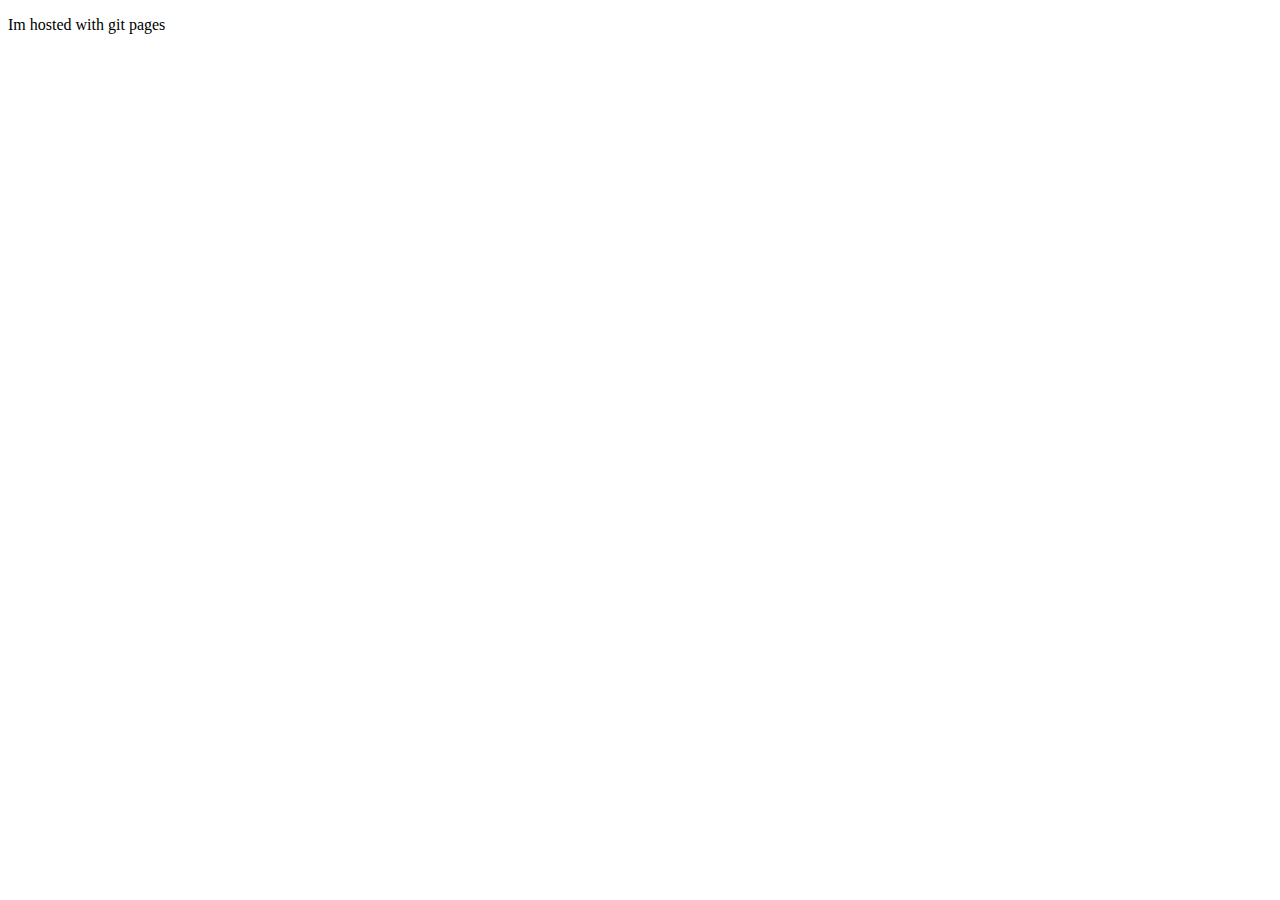
==== index.html @ c443aa3e "Add files via upload" ====
<!DOCTYPE html>
<html lang="en">
<head>
    <meta charset="UTF-8">
    <meta http-equiv="X-UA-Compatible" content="IE=edge">
    <meta name="viewport" content="width=device-width, initial-scale=1.0">
    <title>GIT pages</title>
</head>
<body>
    <p>Im hosted with git pages</p>
</body>
</html>
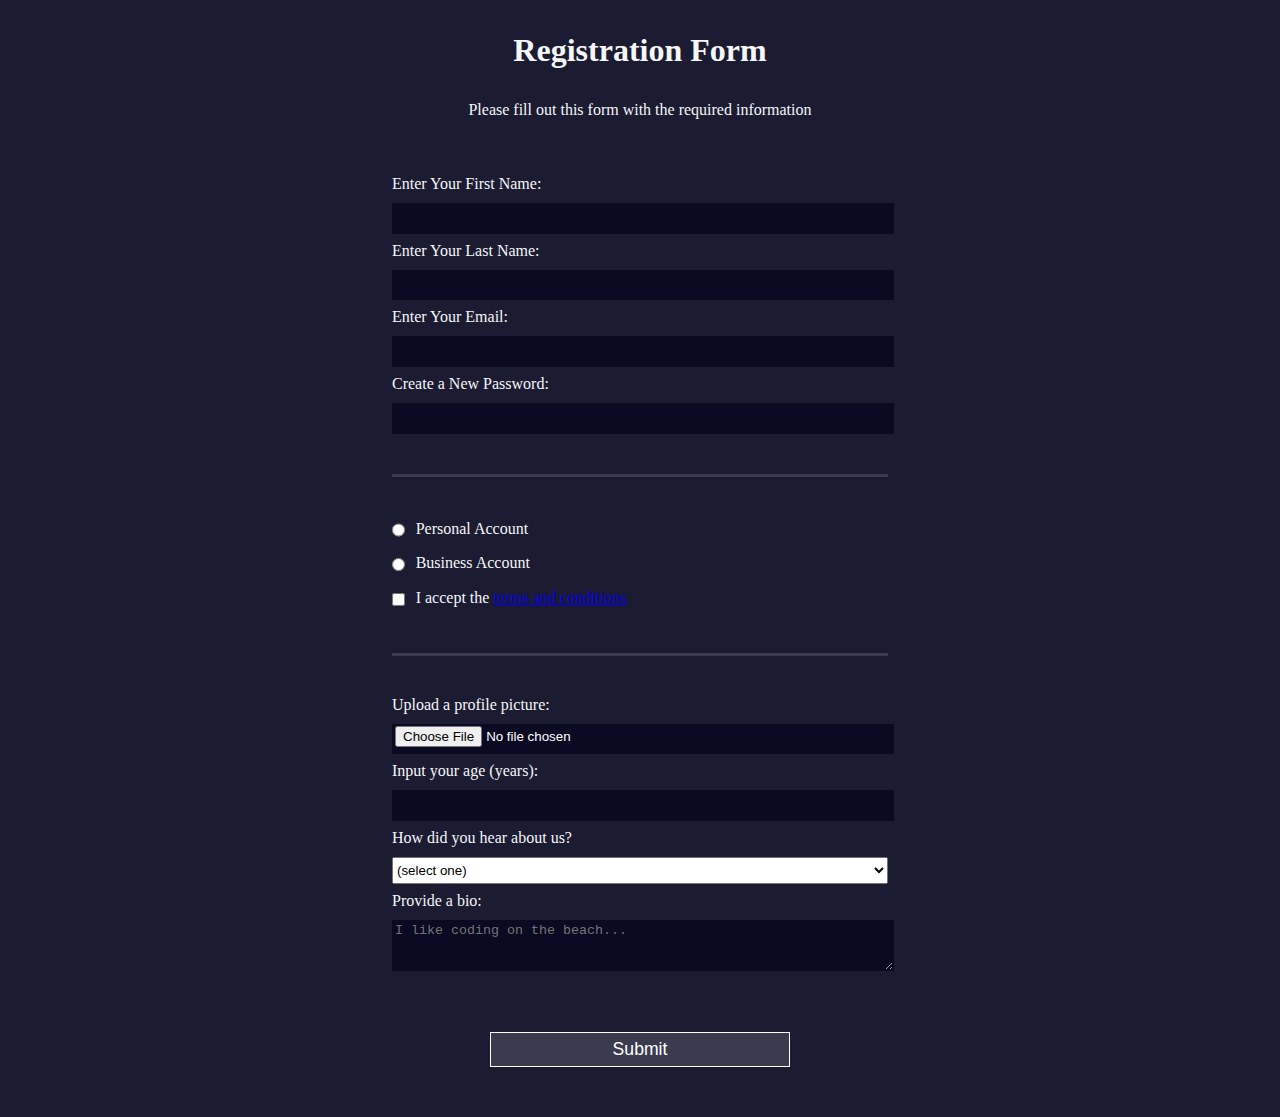
==== commit d993fa1e: "Add files via upload" ====
--- a/index.html
+++ b/index.html
@@ -1,13 +1,44 @@
-
 <!DOCTYPE html>
-<html lang="en">
-<head>
-    <meta charset="UTF-8">
-    <meta http-equiv="X-UA-Compatible" content="IE=edge">
-    <meta name="viewport" content="width=device-width, initial-scale=1.0">
-    <title>GIT pages</title>
-</head>
-<body>
-    <p>Im hosted with git pages</p>
-</body>
+<html>
+  <head>
+    <title>Registration Form</title>
+	  <link rel="stylesheet" href="styles.css" />
+  </head>
+  <body>
+    <h1>Registration Form</h1>
+    <p>Please fill out this form with the required information</p>
+    <form action='https://register-demo.freecodecamp.org'>
+      <fieldset>
+        <label>Enter Your First Name: <input type="text" name="first-name" required /></label>
+        <label>Enter Your Last Name: <input type="text" name="last-name" required /></label>
+        <label>Enter Your Email: <input type="email" name="email" required /></label>
+        <label>Create a New Password: <input type="password" name="password" pattern="[a-z0-5]{8,}" required /></label>
+      </fieldset>
+      <fieldset>
+        <label><input type="radio" name="account-type" class="inline" /> Personal Account</label>
+        <label><input type="radio" name="account-type" class="inline" /> Business Account</label>
+        <label>
+          <input type="checkbox" name="terms" class="inline" required /> I accept the <a href="https://www.freecodecamp.org/news/terms-of-service/">terms and conditions</a>
+			  </label>
+      </fieldset>
+      <fieldset>
+        <label>Upload a profile picture: <input type="file" name="file" /></label>
+        <label>Input your age (years): <input type="number" name="age" min="13" max="120" />
+			  </label>
+        <label>How did you hear about us?
+          <select name="referrer">
+            <option value="">(select one)</option>
+            <option value="1">freeCodeCamp News</option>
+            <option value="2">freeCodeCamp YouTube Channel</option>
+            <option value="3">freeCodeCamp Forum</option>
+            <option value="4">Other</option>
+          </select>
+        </label>
+        <label>Provide a bio:
+          <textarea name="bio" rows="3" cols="30" placeholder="I like coding on the beach..."></textarea>
+			  </label>
+      </fieldset>
+      <input type="submit" value="Submit" />
+    </form>
+  </body>
 </html>--- a/styles.css
+++ b/styles.css
@@ -0,0 +1,75 @@
+body {
+    width: 100%;
+    height: 100vh;
+    margin: 0;
+    background-color: #1b1b32;
+      color: #f5f6f7;
+    font-family: Tahoma;
+      font-size: 16px;
+  }
+  
+  h1, p {
+    margin: 1em auto;
+    text-align: center;
+  }
+  
+  form {
+    width: 60vw;
+      max-width: 500px;
+      min-width: 300px;
+      margin: 0 auto;
+    padding-bottom: 2em;
+  }
+  
+  fieldset {
+    border: none;
+    padding: 2rem 0;
+    border-bottom: 3px solid #3b3b4f;
+  }
+  
+  fieldset:last-of-type {
+    border-bottom: none;
+  }
+  
+  label {
+    display: block;
+      margin: 0.5rem 0;
+  }
+  
+  input,
+  textarea,
+  select {
+    margin: 10px 0 0 0;
+      width: 100%;
+    min-height: 2em;
+  }
+  
+  input, textarea {
+    background-color: #0a0a23;
+    border: 1px solid #0a0a23;
+    color: #ffffff;
+  }
+  
+  .inline {
+    width: unset;
+    margin: 0 0.5em 0 0;
+    vertical-align: middle;
+  }
+  
+  input[type="submit"] {
+    display: block;
+    width: 60%;
+    margin: 1em auto;
+    height: 2em;
+    font-size: 1.1rem;
+    background-color: #3b3b4f;
+    border-color: white;
+    min-width: 300px;
+  }
+  
+  input[type="file"] {
+    padding: 1px 2px;
+  }
+  
+  
+  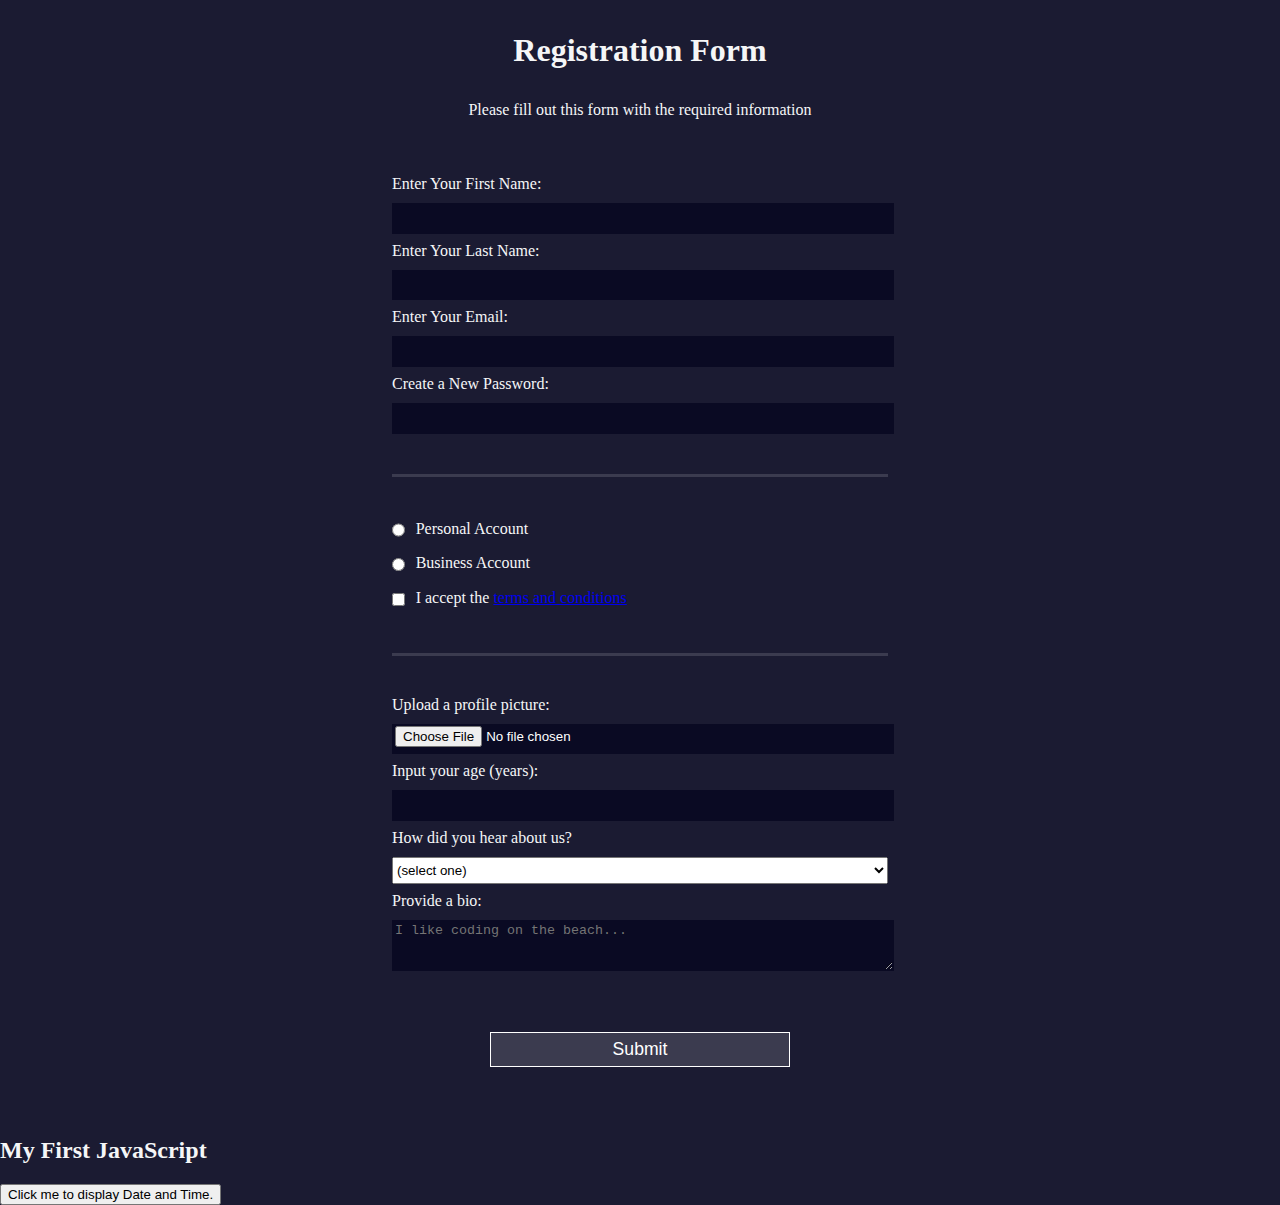
==== commit 96cf2d5a: "Add files via upload" ====
--- a/index.html
+++ b/index.html
@@ -40,5 +40,15 @@
       </fieldset>
       <input type="submit" value="Submit" />
     </form>
-  </body>
+    <!DOCTYPE html>
+    
+    
+<h2>My First JavaScript</h2>
+
+<button type="button"
+onclick="document.getElementById('demo').innerHTML = Date()">
+Click me to display Date and Time.</button>
+
+<p id="demo"></p>
+
 </html>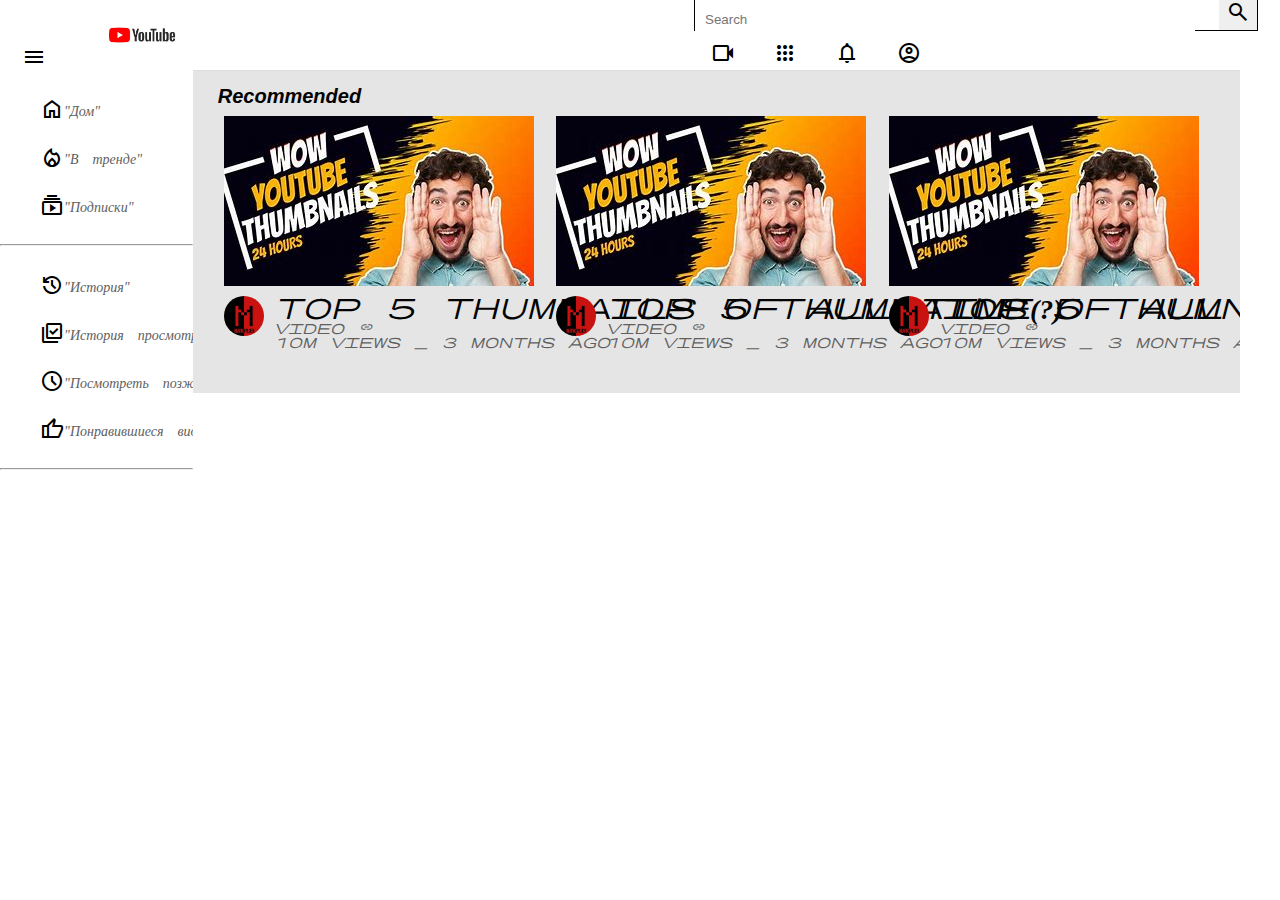
==== commit a62d632b: "Add files via upload" ====
--- a/index.html
+++ b/index.html
@@ -1,54 +1,158 @@
 <!DOCTYPE html>
-<html>
-  <head>
-    <title>Registration Form</title>
-	  <link rel="stylesheet" href="styles.css" />
-  </head>
-  <body>
-    <h1>Registration Form</h1>
-    <p>Please fill out this form with the required information</p>
-    <form action='https://register-demo.freecodecamp.org'>
-      <fieldset>
-        <label>Enter Your First Name: <input type="text" name="first-name" required /></label>
-        <label>Enter Your Last Name: <input type="text" name="last-name" required /></label>
-        <label>Enter Your Email: <input type="email" name="email" required /></label>
-        <label>Create a New Password: <input type="password" name="password" pattern="[a-z0-5]{8,}" required /></label>
-      </fieldset>
-      <fieldset>
-        <label><input type="radio" name="account-type" class="inline" /> Personal Account</label>
-        <label><input type="radio" name="account-type" class="inline" /> Business Account</label>
-        <label>
-          <input type="checkbox" name="terms" class="inline" required /> I accept the <a href="https://www.freecodecamp.org/news/terms-of-service/">terms and conditions</a>
-			  </label>
-      </fieldset>
-      <fieldset>
-        <label>Upload a profile picture: <input type="file" name="file" /></label>
-        <label>Input your age (years): <input type="number" name="age" min="13" max="120" />
-			  </label>
-        <label>How did you hear about us?
-          <select name="referrer">
-            <option value="">(select one)</option>
-            <option value="1">freeCodeCamp News</option>
-            <option value="2">freeCodeCamp YouTube Channel</option>
-            <option value="3">freeCodeCamp Forum</option>
-            <option value="4">Other</option>
-          </select>
-        </label>
-        <label>Provide a bio:
-          <textarea name="bio" rows="3" cols="30" placeholder="I like coding on the beach..."></textarea>
-			  </label>
-      </fieldset>
-      <input type="submit" value="Submit" />
-    </form>
-    <!DOCTYPE html>
+<html lang="en">
+<head>
+    <meta charset="UTF-8">
+    <meta http-equiv="X-UA-Compatible" content="IE=edge">
+    <meta name="viewport" content="width=device-width, initial-scale=1.0">
+<!-- Google font icons -->
+    <link href="https://fonts.googleapis.com/css2?family=Material+Symbols+Outlined" rel="stylesheet" />
     
+    <link rel="stylesheet" href="styles.css"/>
+
+    <title>YoutubeClone</title>
+</head>
+<body>
+    <!-- header starts -->
+    <div class="header">
+        <div class="header_left">
+            <i class="material-symbols-outlined">menu<i>
+            <span ><img src="Youtube-Logo.webp" alt="YTimg"></span>
+
+           
+
+        </div>
+        <div class="header_search">
+            <form action="">
+                <input type="text" placeholder="Search"/>
+                <button><i class="material-symbols-outlined">search</i></button>
+            </form>
+        </div>
+        
+        <div class="header_icons">
+            <i class="material-symbols-outlined" >
+                videocam
+            </i>
+            <i class="material-symbols-outlined">
+                apps
+            </i>
+            <i class="material-symbols-outlined">
+                notifications
+            </i>    
+            <i class="material-symbols-outlined">
+                account_circle
+            </i>
+            
+        </div>
+        
+
+    </div>
+    <!--header-->
+   <!--  main body starts -->
+<div class="mainBody">
+    <!-- sidebar starts -->
+    <div class="sidebar">
+        <div class="sidebar_categories">
+            <div class="sidebar_category">
+                <i class="material-symbols-outlined">home</i>
+                <span>"Дом"</span>
+            </div>
+            <div class="sidebar_category">
+                <i class="material-symbols-outlined">local_fire_department</i>
+                <span>"В тренде"</span>
+            </div>
+            <div class="sidebar_category">
+                <i class="material-symbols-outlined">Subscriptions</i>
+                <span>"Подписки"</span>
+            </div>
+        </div>
+        <hr />
+        <div class="sidebar_categories">
+            <div class="sidebar_category">
+                <i class="material-symbols-outlined">history</i>
+                <span>"История"</span>
+            </div>
+            <div class="sidebar_category">
+                <i class="material-symbols-outlined">Library_add_check</i>
+                <span>"История просмотра"</span>
+            </div>
+            <div class="sidebar_category">
+                <i class="material-symbols-outlined">watch_later</i>
+                <span>"Посмотреть позже"</span>
+            </div>
+            <div class="sidebar_category">
+                <i class="material-symbols-outlined">thumb_up</i>
+                <span>"Понравившиеся видео"</span>
+            </div>
+            
+        </div>
+        <hr />
+    </div>
+    <!-- sidebar ends -->
+
+
+    <div class="div videos">
+        <h1 style="font-family: sans-serif;">Recommended</h1>
+        <div class="videos_container">
+           <!--  Single video starts -->
+           <div class="video">
+            <div class="video_thumbnail">
+                <img src="VideoThumbnail.jfif">
+            </div>
+            <div class="video_details">
+                <div class="author">
+                    <img src="markiplier.jfif" alt="video_img">
+                </div>
+                <div class="title">
+                    <h3>TOP 5 THUMNAILS OF ALL TIME(?)</h3>
+                    <a href="https://www.youtube.com/watch?v=dQw4w9WgXcQ">Video link</a>
+                    <span>10m views  _ 3 Months Ago</span>
+                </div>
+            </div>
+
+           </div>
+           <!-- Single video ends -->
+            <!--  Single video starts -->
+            <div class="video">
+                <div class="video_thumbnail">
+                    <img src="VideoThumbnail.jfif">
+                </div>
+                <div class="video_details">
+                    <div class="author">
+                        <img src="markiplier.jfif" alt="video_img">
+                    </div>
+                    <div class="title">
+                        <h3>TOP 5 THUMNAILS OF ALL TIME(?)</h3>
+                        <a href="https://www.youtube.com/watch?v=dQw4w9WgXcQ">Video link</a>
+                        <span>10m views  _ 3 Months Ago</span>
+                    </div>
+                </div>
     
-<h2>My First JavaScript</h2>
+               </div>
+               <!-- Single video ends -->
+                <!--  Single video starts -->
+           <div class="video">
+            <div class="video_thumbnail">
+                <img src="VideoThumbnail.jfif">
+            </div>
+            <div class="video_details">
+                <div class="author">
+                    <img src="markiplier.jfif" alt="video_img">
+                </div>
+                <div class="title">
+                    <h3>TOP 5 THUMNAILS OF ALL TIME(?)</h3>
+                    <a href="https://www.youtube.com/watch?v=dQw4w9WgXcQ">Video link</a>
+                    <span>10m views  _ 3 Months Ago</span>
+                </div>
+            </div>
 
-<button type="button"
-onclick="document.getElementById('demo').innerHTML = Date()">
-Click me to display Date and Time.</button>
+           </div>
+           <!-- Single video ends -->
+        </div>
+        
+    </div>
 
-<p id="demo"></p>
-
+    
+   </div>
+    <!-- main body ends -->
+</body>
 </html>--- a/styles.css
+++ b/styles.css
@@ -1,75 +1,154 @@
-body {
+
+@import url('https://fonts.googleapis.com/css2?family=Roboto:wght@300;400;700&display=swap');
+*{
+    margin: 0;
+    padding: 0;
+    box-sizing: border-box;
+}
+body{
+    font-family: 'Roboto', 'sans-serif';
+}
+.material-symbols-outlined{
+    color:rgb(0, 0, 0);
+}
+.header{
+    display: flex;
+    align-items: center;
+    justify-content: space-between;
+    height: 70px;
+    padding: 15px;
+}
+.header_left{
+    display:flex;
+    align-items: center;
+}
+.header_left img{
+    width: 100px;
+    margin-left: 15px;
+}
+.header i{
+    padding: 0px 7px;
+    cursor: pointer;
+}
+.header_search{
+    border: 1px solid;
+    height: 35px;
+    margin:0;
+    padding:0;
+    display:flex;
+}
+.header_search input{
+    width:500px;
+    padding:10px;
+    margin:0;
+    border-radius: 0;
+    border:none;
+}
+.header_search button{
+    padding:0;
+    margin:0;
+    height:100%;
+    border: none;
+    border-radius: 0;
+    
+}
+.header_icons{
+    margin: 2000000;
+    padding:10px;
+}
+/* Mainbody */
+.mainBody{
+    height:calc(100vh-70px);
+    display: flex;
+    overflow:hidden;
+}
+/* Sidebar */
+.sidebar{
+    height:100%;
+    width:230px;
+    background-color:white;
+    overflow-y:scroll;
+}
+.sidebar_categories{
+    width:100%;
+    display: flex;
+    flex-direction:column;
+    margin-top:15px;
+    margin-bottom:15px;
+}
+.sidebar_category{
+    display:flex;
+    align-items:center;
+    padding: 12px 25px;
+}
+.sidebar_category{
+    margin-left:15px;
+}
+.sidebar_category:hover{
+    background:#e5e5e5;
+    cursor: pointer;
+}
+.sidebar::-webkit-scrollbar{
+    display:none;
+}
+/* videos */
+.videos{
+    background-color: #e5e5e5;
+    width:100%;
+    height:100%;
+    padding: 15px 25px;
+    border-top:1px solid #ddd;
+    overflow-y:scroll;
+}
+.videos_container{
+    display:flex;
+    flex-direction: row;
+    justify-content: space-around;
+    flex-wrap:wrap;
+}
+.video{
+    width:310px;
+    margin-right:10px;
+    margin-bottom:30px;
+}
+.video_thumbnail{
     width: 100%;
-    height: 100vh;
-    margin: 0;
-    background-color: #1b1b32;
-      color: #f5f6f7;
-    font-family: Tahoma;
-      font-size: 16px;
-  }
-  
-  h1, p {
-    margin: 1em auto;
-    text-align: center;
-  }
-  
-  form {
-    width: 60vw;
-      max-width: 500px;
-      min-width: 300px;
-      margin: 0 auto;
-    padding-bottom: 2em;
-  }
-  
-  fieldset {
-    border: none;
-    padding: 2rem 0;
-    border-bottom: 3px solid #3b3b4f;
-  }
-  
-  fieldset:last-of-type {
-    border-bottom: none;
-  }
-  
-  label {
-    display: block;
-      margin: 0.5rem 0;
-  }
-  
-  input,
-  textarea,
-  select {
-    margin: 10px 0 0 0;
-      width: 100%;
-    min-height: 2em;
-  }
-  
-  input, textarea {
-    background-color: #0a0a23;
-    border: 1px solid #0a0a23;
-    color: #ffffff;
-  }
-  
-  .inline {
-    width: unset;
-    margin: 0 0.5em 0 0;
-    vertical-align: middle;
-  }
-  
-  input[type="submit"] {
-    display: block;
-    width: 60%;
-    margin: 1em auto;
-    height: 2em;
-    font-size: 1.1rem;
-    background-color: #3b3b4f;
-    border-color: white;
-    min-width: 300px;
-  }
-  
-  input[type="file"] {
-    padding: 1px 2px;
-  }
-  
-  
-  +    height:170px;
+}
+.video_thumbnail img{
+    object-fit: cover;
+    height: 100%;
+    width: 100%;
+}
+.author img{
+    object-fit: cover;
+    border-radius: 50%;
+    height:40px;
+    width:40px;
+    margin-right:10px;
+
+}
+.video_details{
+    display:flex;
+    margin-top:10px;
+}
+.title{
+    display:flex;
+    flex-direction: column;
+}
+.title h3{
+    color:rgb(3,3,3);
+    line-height:18px;
+    font:14px;
+    margin-bottom:6px;
+}
+.title a, span{
+    text-decoration: none;
+    color:rgb(96,96,96);
+    font-size:14px;
+}
+h1{
+    font-size:20px;
+    margin-bottom:10px;
+    color: rgb(3,3,3);
+}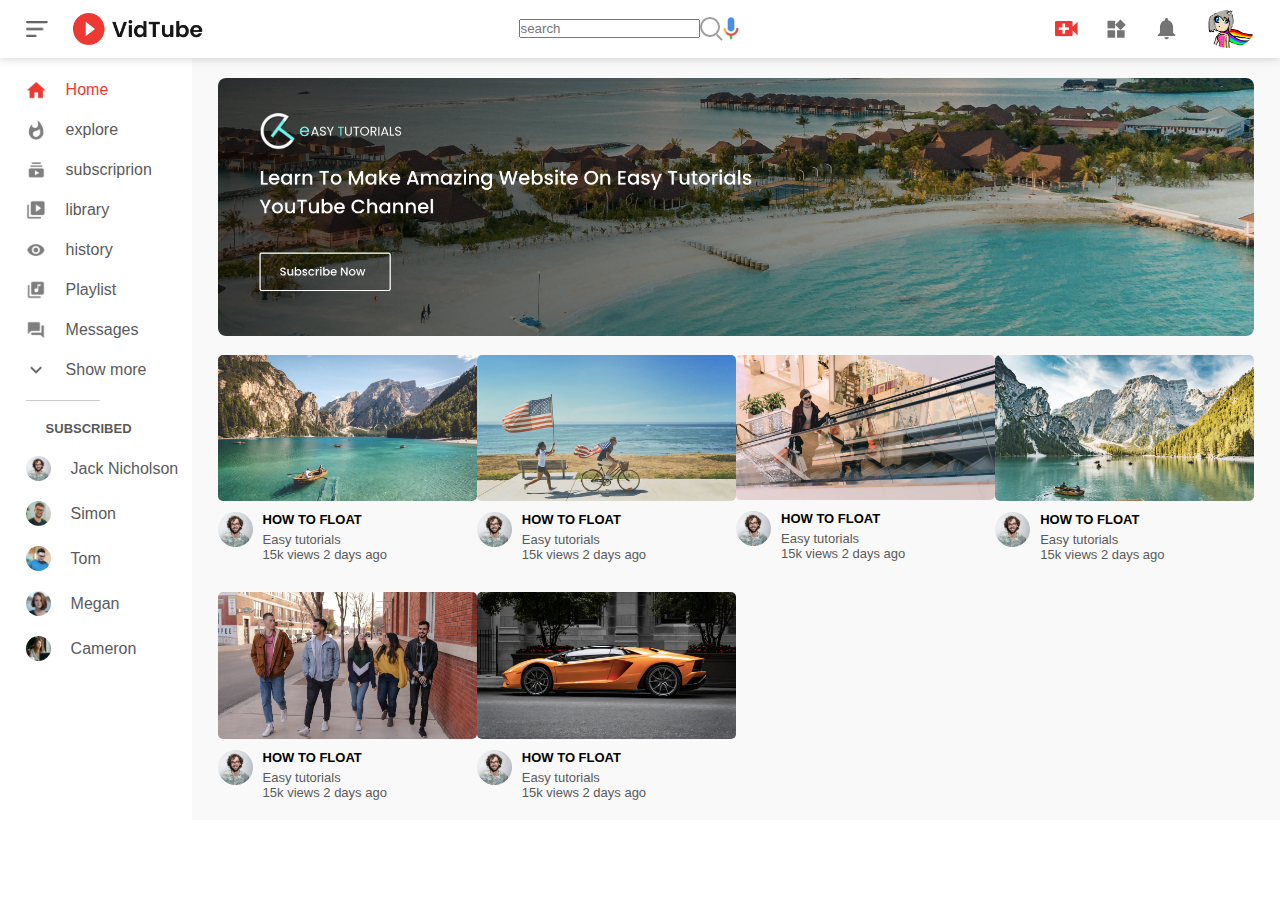
==== commit b1248556: "Add files via upload" ====
--- a/index.html
+++ b/index.html
@@ -4,155 +4,137 @@
     <meta charset="UTF-8">
     <meta http-equiv="X-UA-Compatible" content="IE=edge">
     <meta name="viewport" content="width=device-width, initial-scale=1.0">
-<!-- Google font icons -->
-    <link href="https://fonts.googleapis.com/css2?family=Material+Symbols+Outlined" rel="stylesheet" />
-    
-    <link rel="stylesheet" href="styles.css"/>
-
-    <title>YoutubeClone</title>
+    <title>YT Clone</title>
+    <link rel="stylesheet" href="styles.css">
 </head>
 <body>
-    <!-- header starts -->
-    <div class="header">
-        <div class="header_left">
-            <i class="material-symbols-outlined">menu<i>
-            <span ><img src="Youtube-Logo.webp" alt="YTimg"></span>
 
-           
+    <nav class="flex-div">
+        <div class="nav-left flex-div">
+            <img src="images/menu.png" alt="menu" class="menu-icon">
+            <img src="images/logo.png" alt="logo" class="logo">
+        </div>
+        <div class="nav-middle flex-div">
+            <div class="searchbox flex-div">
+                <input type="text" placeholder="search">
+                <img src="images/search.png" alt="searchPng">
+            </div>
+            <img src="images/voice-search.png" alt="voice-search" class="mic-icon">
+        </div>
+
+        <div class="nav-right flex-div">
+            <img src="images/upload.png" alt="menu">
+            <img src="images/more.png" alt="more">
+
+            <img src="images/notification.png" alt="notification">
+
+            <img src="images/human-nyan-cat_5e4d45033843c2.74987957_176478_1_4.jpg" alt="jack" class="user-icons">
+
 
         </div>
-        <div class="header_search">
-            <form action="">
-                <input type="text" placeholder="Search"/>
-                <button><i class="material-symbols-outlined">search</i></button>
-            </form>
-        </div>
-        
-        <div class="header_icons">
-            <i class="material-symbols-outlined" >
-                videocam
-            </i>
-            <i class="material-symbols-outlined">
-                apps
-            </i>
-            <i class="material-symbols-outlined">
-                notifications
-            </i>    
-            <i class="material-symbols-outlined">
-                account_circle
-            </i>
-            
-        </div>
-        
 
+    </nav>
+  <!--   --------------sidebar---------- -->
+  <div class="sidebar">
+    <div class="shortcut-links">
+        <a href=""><img src="images/home.png"></img><p>Home</p></a>
+        <a href=""><img src="images/explore.png"></img><p>explore</p></a>
+        <a href=""><img src="images/subscriprion.png"></img><p>subscriprion</p></a>
+        <a href=""><img src="images/library.png"></img><p>library</p></a>
+        <a href=""><img src="images/history.png"></img><p>history</p></a>
+        <a href=""><img src="images/playlist.png"></img><p>Playlist</p></a>
+        <a href=""><img src="images/messages.png"></img><p>Messages</p></a>
+        <a href=""><img src="images/show-more.png"></img><p>Show more</p></a>
+        <hr />
     </div>
-    <!--header-->
-   <!--  main body starts -->
-<div class="mainBody">
-    <!-- sidebar starts -->
-    <div class="sidebar">
-        <div class="sidebar_categories">
-            <div class="sidebar_category">
-                <i class="material-symbols-outlined">home</i>
-                <span>"Дом"</span>
-            </div>
-            <div class="sidebar_category">
-                <i class="material-symbols-outlined">local_fire_department</i>
-                <span>"В тренде"</span>
-            </div>
-            <div class="sidebar_category">
-                <i class="material-symbols-outlined">Subscriptions</i>
-                <span>"Подписки"</span>
+    <div class="subscribed-list">
+        <h3>SUBSCRIBED</h3>
+        <a href=""><img src="images/Jack.png"></img><p>Jack Nicholson</p></a>
+        <a href=""><img src="images/simon.png"></img><p>Simon</p></a>
+        <a href=""><img src="images/tom.png"></img><p>Tom</p></a>
+        <a href=""><img src="images/megan.png"></img><p>Megan</p></a>
+        <a href=""><img src="images/cameron.png"></img><p>Cameron</p></a>
+    </div>
+  </div>
+
+  <!--main-->
+<div class="container">
+    <div class="banner">
+        <img src="images/banner.png" >
+    </div>
+
+    <div class="list-container">
+        <div class="vid-list">
+            <a href="play-video.html" target="_blank" ><img src="images/thumbnail1.png" class="thumbnail" ></a>
+            <div class="flex-div">
+                <img src="images/Jack.png"></img>
+                <div class="vid-info">
+                    <a href="play-video.html" target="_blank">HOW TO FLOAT</a>
+                    <p>Easy tutorials</p>
+                    <p>15k views 2 days ago</p>
+                </div>
             </div>
         </div>
-        <hr />
-        <div class="sidebar_categories">
-            <div class="sidebar_category">
-                <i class="material-symbols-outlined">history</i>
-                <span>"История"</span>
+        <div class="vid-list">
+            <a href=""><img src="images/thumbnail2.png" class="thumbnail"></a>
+            <div class="flex-div">
+                <img src="images/Jack.png"></img>
+                <div class="vid-info">
+                    <a href="">HOW TO FLOAT</a>
+                    <p>Easy tutorials</p>
+                    <p>15k views 2 days ago</p>
+                </div>
             </div>
-            <div class="sidebar_category">
-                <i class="material-symbols-outlined">Library_add_check</i>
-                <span>"История просмотра"</span>
+        </div>
+        <div class="vid-list">
+            <a href=""><img src="images/thumbnail3.png" class="thumbnail"></a>
+            <div class="flex-div">
+                <img src="images/Jack.png"></img>
+                <div class="vid-info">
+                    <a href="">HOW TO FLOAT</a>
+                    <p>Easy tutorials</p>
+                    <p>15k views 2 days ago</p>
+                </div>
             </div>
-            <div class="sidebar_category">
-                <i class="material-symbols-outlined">watch_later</i>
-                <span>"Посмотреть позже"</span>
+        </div>
+        <div class="vid-list">
+            <a href=""><img src="images/thumbnail4.png" class="thumbnail"></a>
+            <div class="flex-div">
+                <img src="images/Jack.png"></img>
+                <div class="vid-info">
+                    <a href="">HOW TO FLOAT</a>
+                    <p>Easy tutorials</p>
+                    <p>15k views 2 days ago</p>
+                </div>
             </div>
-            <div class="sidebar_category">
-                <i class="material-symbols-outlined">thumb_up</i>
-                <span>"Понравившиеся видео"</span>
+        </div>
+        <div class="vid-list">
+            <a href=""><img src="images/thumbnail5.png" class="thumbnail"></a>
+            <div class="flex-div">
+                <img src="images/Jack.png"></img>
+                <div class="vid-info">
+                    <a href="">HOW TO FLOAT</a>
+                    <p>Easy tutorials</p>
+                    <p>15k views 2 days ago</p>
+                </div>
             </div>
-            
         </div>
-        <hr />
+        <div class="vid-list">
+            <a href=""><img src="images/thumbnail6.png" class="thumbnail"></a>
+            <div class="flex-div">
+                <img src="images/Jack.png"></img>
+                <div class="vid-info">
+                    <a href="">HOW TO FLOAT</a>
+                    <p>Easy tutorials</p>
+                    <p>15k views 2 days ago</p>
+                </div>
+            </div>
+        </div>
     </div>
-    <!-- sidebar ends -->
+
+</div>
 
 
-    <div class="div videos">
-        <h1 style="font-family: sans-serif;">Recommended</h1>
-        <div class="videos_container">
-           <!--  Single video starts -->
-           <div class="video">
-            <div class="video_thumbnail">
-                <img src="VideoThumbnail.jfif">
-            </div>
-            <div class="video_details">
-                <div class="author">
-                    <img src="markiplier.jfif" alt="video_img">
-                </div>
-                <div class="title">
-                    <h3>TOP 5 THUMNAILS OF ALL TIME(?)</h3>
-                    <a href="https://www.youtube.com/watch?v=dQw4w9WgXcQ">Video link</a>
-                    <span>10m views  _ 3 Months Ago</span>
-                </div>
-            </div>
-
-           </div>
-           <!-- Single video ends -->
-            <!--  Single video starts -->
-            <div class="video">
-                <div class="video_thumbnail">
-                    <img src="VideoThumbnail.jfif">
-                </div>
-                <div class="video_details">
-                    <div class="author">
-                        <img src="markiplier.jfif" alt="video_img">
-                    </div>
-                    <div class="title">
-                        <h3>TOP 5 THUMNAILS OF ALL TIME(?)</h3>
-                        <a href="https://www.youtube.com/watch?v=dQw4w9WgXcQ">Video link</a>
-                        <span>10m views  _ 3 Months Ago</span>
-                    </div>
-                </div>
-    
-               </div>
-               <!-- Single video ends -->
-                <!--  Single video starts -->
-           <div class="video">
-            <div class="video_thumbnail">
-                <img src="VideoThumbnail.jfif">
-            </div>
-            <div class="video_details">
-                <div class="author">
-                    <img src="markiplier.jfif" alt="video_img">
-                </div>
-                <div class="title">
-                    <h3>TOP 5 THUMNAILS OF ALL TIME(?)</h3>
-                    <a href="https://www.youtube.com/watch?v=dQw4w9WgXcQ">Video link</a>
-                    <span>10m views  _ 3 Months Ago</span>
-                </div>
-            </div>
-
-           </div>
-           <!-- Single video ends -->
-        </div>
-        
-    </div>
-
-    
-   </div>
-    <!-- main body ends -->
+  <script src="script.js"></script>
 </body>
 </html>--- a/styles.css
+++ b/styles.css
@@ -1,154 +1,401 @@
-
-@import url('https://fonts.googleapis.com/css2?family=Roboto:wght@300;400;700&display=swap');
 *{
     margin: 0;
     padding: 0;
     box-sizing: border-box;
-}
-body{
-    font-family: 'Roboto', 'sans-serif';
-}
-.material-symbols-outlined{
-    color:rgb(0, 0, 0);
-}
-.header{
-    display: flex;
-    align-items: center;
+    font-family: 'poppins', sans-serif;
+    
+}
+a{
+    text-decoration: none;
+    color: #5a5a5a;
+}
+img{
+    cursor: pointer;
+}
+.flex-div{
+    display:flex;
+    align-items: center;
+}
+nav{
+    padding: 10px 2%;
     justify-content: space-between;
-    height: 70px;
-    padding: 15px;
-}
-.header_left{
+    box-shadow: 0 0 10px rgba(0, 0, 0, 0.2);
+    background: #fff;
+    position: sticky;
+    top: 0;
+    z-index: 10;
+}
+.nav-right img{
+    width: 25px;
+    margin-right: 25px;
+    
+}
+.nav-right .user-icons{
+    width: 50px;
+    border-radius:50%;
+    margin-right: 0;
+
+}
+.nav-left .menu-icon{
+    width: 22px;
+    margin-right: 25px;
+
+}
+.nav-left .logo{
+    width:130px;
+}
+.nav-middle .mic-icon{
+    width: 16px;
+
+}
+.nav-middle .search-box{
+    border: 1px solid #ccc;
+    margin-right: 15px;
+    padding: 8px 12px;
+    border-radius: 25px;
+}
+.nav-middle .search-box input{
+    width:400px;
+    border: 0;
+    outline: 0;
+    background: transparent;
+}
+.nav-middle .search-box img{
+    width:15px;
+}
+/* ------sidebar---- */
+.sidebar{
+    background: #fff;
+    width: 15%;
+    height: 100vh;
+    position: fixed;
+    top: 0;
+    padding-left: 2%;
+    padding-top: 80px;
+
+
+}
+.shortcut-links img{
+    width: 20px;
+    margin-right: 20px;
+}
+.shortcut-links a{
+    display: flex;
+    align-items: center;
+    margin-bottom: 20px;
+    width: fit-content;
+    flex-wrap: wrap;
+}
+.shortcut-links a:first-child{
+    color: #ed3833;
+}
+.sidebar hr{
+    border: 0;
+    height: 1px;
+    background:#ccc ;
+    width: 45%;
+}
+.subscribed-list h3{
+    font-size: 13px;
+    margin:20px;
+    color:#5a5a5a;
+}
+.subscribed-list a{
     display:flex;
     align-items: center;
-}
-.header_left img{
-    width: 100px;
-    margin-left: 15px;
-}
-.header i{
-    padding: 0px 7px;
-    cursor: pointer;
-}
-.header_search{
-    border: 1px solid;
-    height: 35px;
-    margin:0;
-    padding:0;
-    display:flex;
-}
-.header_search input{
-    width:500px;
-    padding:10px;
-    margin:0;
-    border-radius: 0;
-    border:none;
-}
-.header_search button{
-    padding:0;
-    margin:0;
-    height:100%;
-    border: none;
-    border-radius: 0;
-    
-}
-.header_icons{
-    margin: 2000000;
-    padding:10px;
-}
-/* Mainbody */
-.mainBody{
-    height:calc(100vh-70px);
-    display: flex;
-    overflow:hidden;
-}
-/* Sidebar */
-.sidebar{
-    height:100%;
-    width:230px;
-    background-color:white;
-    overflow-y:scroll;
-}
-.sidebar_categories{
+    margin-bottom: 20px;
+    width: fit-content;
+    flex-wrap: wrap;
+}
+.subscribed-list a img{
+    width: 25px;
+    border-radius: 50%;
+    margin-right: 20px;
+
+}
+.small-sidebar{
+    width: 5%;
+}
+.small-sidebar a p{
+    display: none;
+}
+.small-sidebar h3{
+    display: none;
+}
+.small-sidebar hr{
+    width: 50%;
+    margin-bottom: 25px;
+}
+.container{
+    background:#f9f9f9;
+    padding-left:17%;
+    padding-right: 2%;
+    padding-top:20px;
+    padding-bottom:20px;
+}
+.large-container{
+    padding-left: 7%;
+}
+.banner{
     width:100%;
-    display: flex;
-    flex-direction:column;
+}
+.banner img{
+    width:100%;
+    border-radius: 8px;
+}
+.list-container{
+    display: grid;
+    grid-template-columns: repeat(auto-fit, minmax(250px, 1fr));
+    grid-column-gap: 16 px;
+    grid-row-gap: 30px;
+    margin-top: 15px;
+}
+.vid-list .thumbnail{
+    width: 100%;
+    border-radius: 5px;
+
+}
+.vid-list .flex-div{
+    align-items: flex-start;
+    margin-top: 7px;
+}
+.vid-list .flex-div img{
+    width: 35px;
+    margin-right: 10px;
+    border-radius: 50%;
+}
+.vid-info{
+    color: #5a5a5a;
+    font-size: 13px;
+}
+.vid-info a{
+    color: #000;
+    font-weight:600;
+    display: block;
+    margin-bottom: 5px;
+}
+@media (max-width: 900px){
+    .menu-icon{
+        display: none;
+    }
+    .sidebar{
+        display: none;
+    }
+    .container, .large-container{
+        padding-left: 5%;
+        padding-right: 5%;
+    }
+    .nav-right img{
+        display: none;
+    }
+    .nav-right .user-icons{
+        display: block;
+        width:30px; 
+    }
+    .nav-middle .search-box input{
+        width:100px;
+    }
+    .nav-middle .mic-icon{
+        display: none;
+    }
+    .logo{
+        width: 90px;
+    }
+}
+
+/* play video page */
+.play-container{
+    padding-left: 2%;
+}
+.row{
+    display: flex;
+    justify-content: space-between;
+    flex-wrap: wrap;
+}
+.play-video{
+    flex-basis: 69%;
+}
+.right-sidebar{
+    flex-basis: 30%;
+}
+.play-video video{
+    width: 100%;
+}
+.side-video-list{
+    display: flex;
+    justify-content: space-between;
+    margin-bottom: 8px;
+
+}
+.side-video-list img{
+    width: 100%;
+}
+.side-video-list .small-thumbnail{
+    flex-basis: 49%;
+}
+.side-video-list .vid-info{
+    flex-basis: 49%;
+}
+.play-video .tags a{
+    color: #0000ff;
+    font-size: 13;
+
+}
+.play-video h3{
+    font-weight: 600;
+    font-size: 22px;
+}
+.play-video .play-video-info{
+    display: flex;
+    align-items: center;
+    justify-content: space-between;
+    flex-wrap: wrap;
+    margin-top:10px;
+    font-size:14px;
+    color: #5a5a5a;
+
+
+}
+.play-video .play-video-info a img{
+    width: 20px;
+    margin-right: 16px;
+}
+.play-video .play-video-info a{
+    display: inline-flex;
+    align-items: center;
+    margin-left:15px;
+}
+.play-video hr {
+    border:0;
+    height:1px;
+    background: #ccc;
+    margin: 10px 0 px;
+}
+.publisher{
+    display: flex;
+    align-items: center;
+    margin-top: 20px;
+}
+.publisher div{
+    flex: 1;
+    line-height: 18px;
+}
+.publisher img{
+    width: 40px;
+    border-radius: 50%;
+    margin-right: 15px;
+}
+.publisher div p{
+    color:#000;
+    font-weight: 600;
+    font-size: 18px;
+
+}
+.publisher div span{
+    font-size: 13px;
+    color: #5a5a5a;
+}
+.publisher button{
+    background: #F5EFD2;
+    color: #fff;
+    padding: 8px 30px;
+    border:0;
+    outline:0;
+    border-radius:4px;
+    cursor:pointer;
+
+}
+.vid-description{
+    padding-left:55px;
+    margin:15px 0;
+}
+.vid-description p{
+    font-size:14px;
+    margin-bottom:5px;
+    color:#5a5a5a;
+}     
+.vid-description h4{
+    font-size: 14px;
+    color: #5a5a5a;
     margin-top:15px;
-    margin-bottom:15px;
-}
-.sidebar_category{
+}
+.add-comment{
     display:flex;
     align-items:center;
-    padding: 12px 25px;
-}
-.sidebar_category{
-    margin-left:15px;
-}
-.sidebar_category:hover{
-    background:#e5e5e5;
-    cursor: pointer;
-}
-.sidebar::-webkit-scrollbar{
-    display:none;
-}
-/* videos */
-.videos{
-    background-color: #e5e5e5;
+    margin:30px 0;
+}
+.add-comment img{
+    width:35px;
+    border-radius: 50%;
+    margin-right: 15px;
+}
+.add-comment input{
+    border:0;
+    outline:0;
+    border-bottom: 1px solid #ccc;
     width:100%;
-    height:100%;
-    padding: 15px 25px;
-    border-top:1px solid #ddd;
-    overflow-y:scroll;
-}
-.videos_container{
-    display:flex;
-    flex-direction: row;
-    justify-content: space-around;
-    flex-wrap:wrap;
-}
-.video{
-    width:310px;
-    margin-right:10px;
-    margin-bottom:30px;
-}
-.video_thumbnail{
-    width: 100%;
-    height:170px;
-}
-.video_thumbnail img{
-    object-fit: cover;
-    height: 100%;
-    width: 100%;
-}
-.author img{
-    object-fit: cover;
-    border-radius: 50%;
-    height:40px;
-    width:40px;
-    margin-right:10px;
-
-}
-.video_details{
-    display:flex;
-    margin-top:10px;
-}
-.title{
-    display:flex;
-    flex-direction: column;
-}
-.title h3{
-    color:rgb(3,3,3);
-    line-height:18px;
-    font:14px;
-    margin-bottom:6px;
-}
-.title a, span{
-    text-decoration: none;
-    color:rgb(96,96,96);
+    padding-top: 10px;
+    background: transparent;
+}
+.old-comment{
+    display: flex;
+    align-items: center;
+    margin:20px 0;
+}
+.old-comment img{
+    width:35px;
+    border-radius:50%;
+    margin-right:15px;
+
+
+}
+.old-comment h3{
+    font-size: 14px;
+    margin-bottom: 2px;
+
+}
+.old-comment h3 span{
+    font-size:12px;
+    color: #5a5a5a;
+    font-weight:600;
+    margin-left: 8px;
+}
+.old-comment .acomment-action{
+    display: flex;
+    align-items: center;
+    margin:8px 0;
     font-size:14px;
 }
-h1{
-    font-size:20px;
-    margin-bottom:10px;
-    color: rgb(3,3,3);
+.old-comment .acomment-action img{
+    border-radius: 0;
+    width:20px;
+    margin-right: 5px;
+
+}
+.old-comment .acomment-action span{
+    margin-right: 20px;
+    color:#5a5a5a;
+}
+.old-comment .acomment-action a{
+    color:#0000ff;
+}
+@media(max-width:900px){
+    .play-video{
+        flex-basis:100%;
+
+    }
+    .right-sidebar{
+        flex-basis: 100%;
+    }
+    .play-container{
+        padding-left: 5%;
+    }
+    .vid-description{
+        padding-left: 0;
+    }
+    .play-video .play-video-info a{
+        margin-left:0 ;
+        margin-right:15px;
+        margin-top: 15px;
+    }
 }